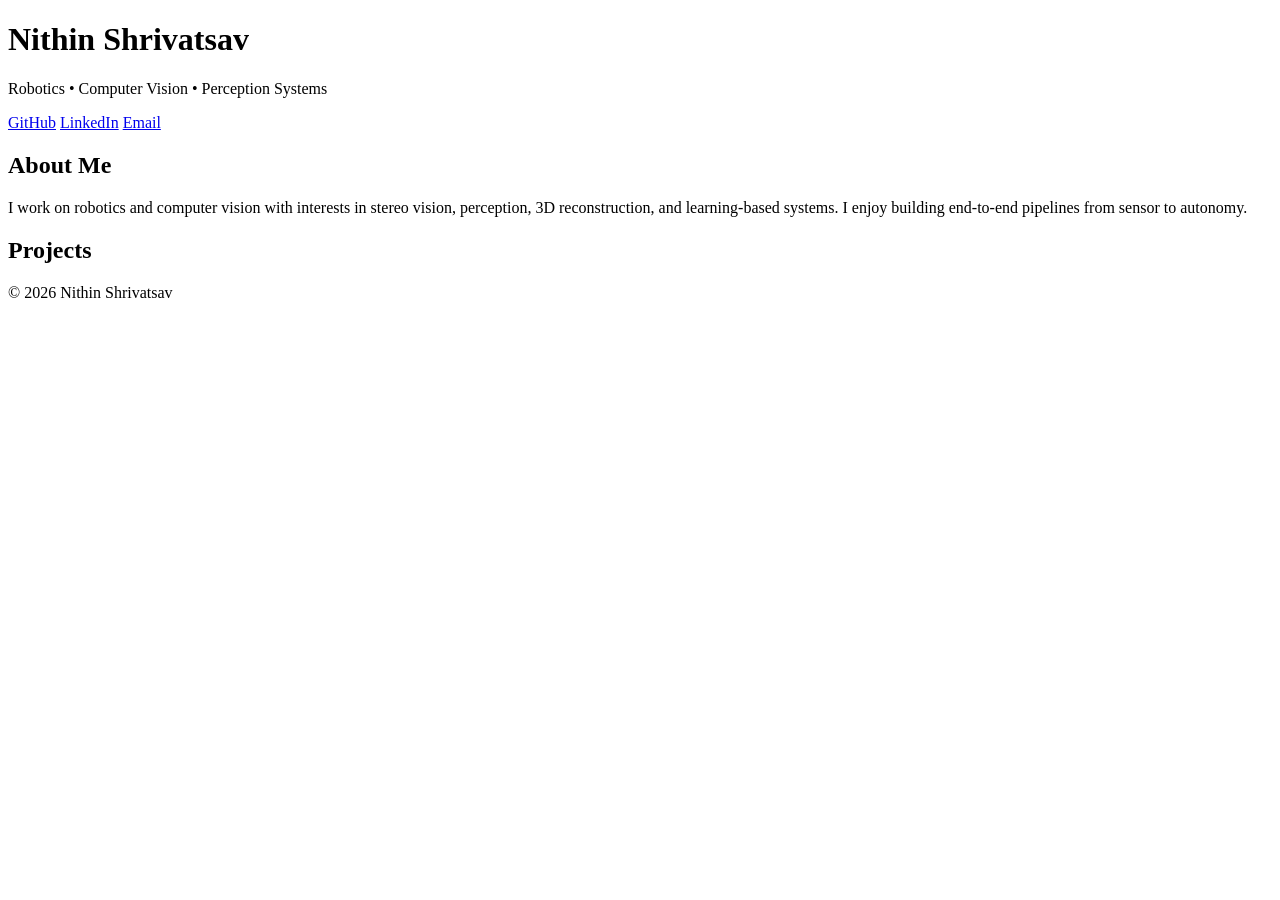
==== index.html @ f7514d19 "Create index.html" ====
<!DOCTYPE html>
<html lang="en">
<head>
  <meta charset="UTF-8" />
  <title>Nithin Shrivatsav | Robotics & Computer Vision</title>
  <link rel="stylesheet" href="style.css" />
</head>
<body>

<header>
  <h1>Nithin Shrivatsav</h1>
  <p>Robotics • Computer Vision • Perception Systems</p>
  <div class="links">
    <a href="https://github.com/YOUR_GITHUB_USERNAME" target="_blank">GitHub</a>
    <a href="https://linkedin.com/in/YOUR_LINKEDIN" target="_blank">LinkedIn</a>
    <a href="mailto:your@email.com">Email</a>
  </div>
</header>

<section>
  <h2>About Me</h2>
  <p>
    I work on robotics and computer vision with interests in stereo vision,
    perception, 3D reconstruction, and learning-based systems.
    I enjoy building end-to-end pipelines from sensor to autonomy.
  </p>
</section>

<section>
  <h2>Projects</h2>
  <div id="projects"></div>
</section>

<footer>
  <p>© 2026 Nithin Shrivatsav</p>
</footer>

<script src="script.js"></script>
</body>
</html>
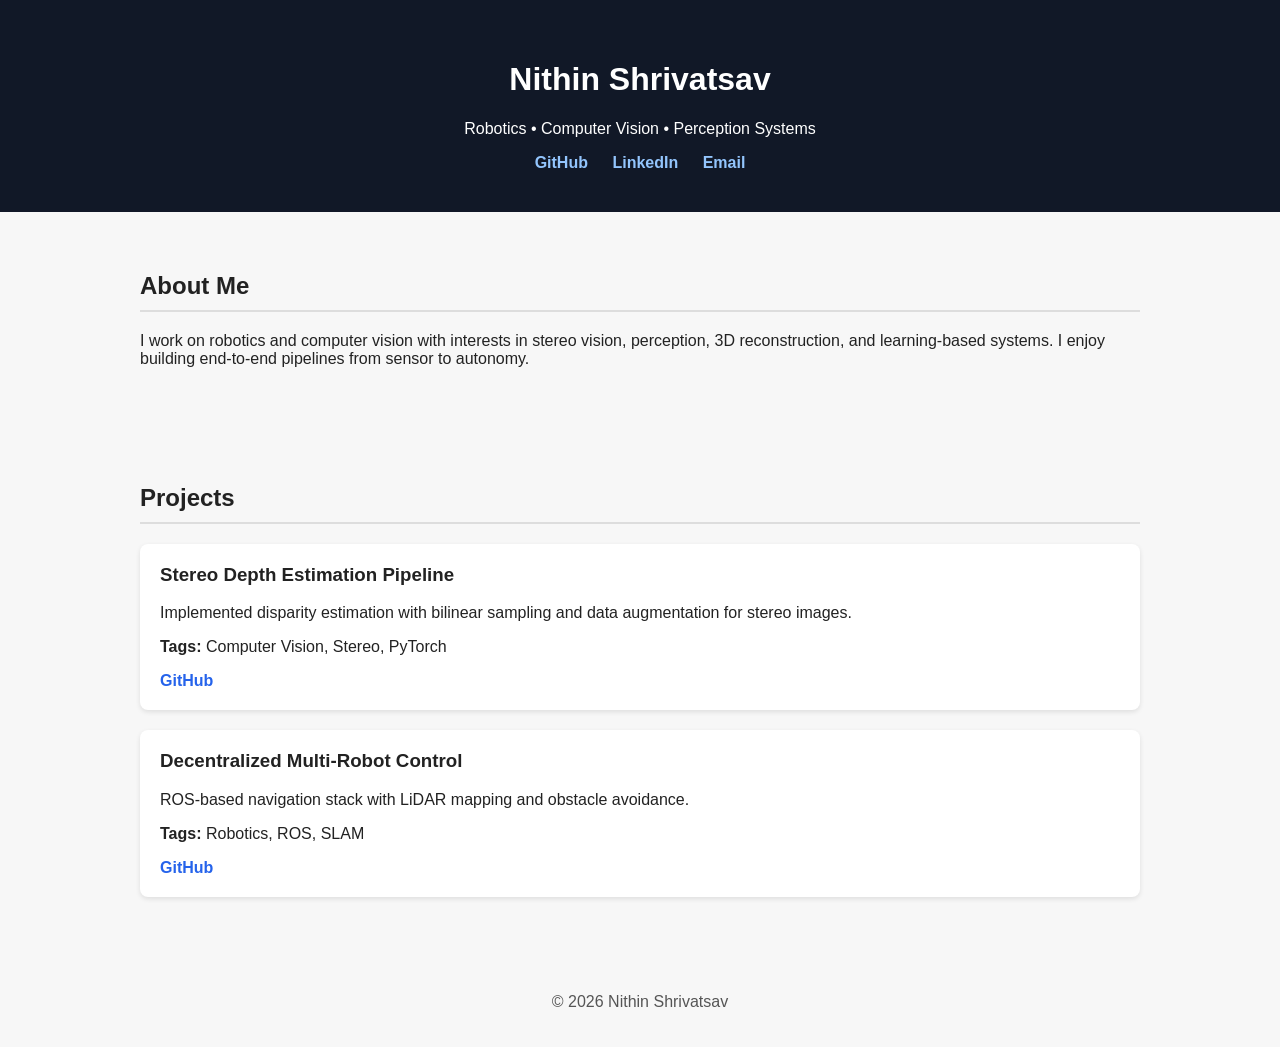
==== commit 48f2bef3: "Update index.html" ====
--- a/index.html
+++ b/index.html
@@ -2,7 +2,7 @@
 <html lang="en">
 <head>
   <meta charset="UTF-8" />
-  <title>Nithin Shrivatsav | Robotics & Computer Vision</title>
+  <title>Nithin Shrivatsav Srikanth | Robotics, Computer Vision & Deep Learning</title>
   <link rel="stylesheet" href="style.css" />
 </head>
 <body>
@@ -11,9 +11,9 @@
   <h1>Nithin Shrivatsav</h1>
   <p>Robotics • Computer Vision • Perception Systems</p>
   <div class="links">
-    <a href="https://github.com/YOUR_GITHUB_USERNAME" target="_blank">GitHub</a>
-    <a href="https://linkedin.com/in/YOUR_LINKEDIN" target="_blank">LinkedIn</a>
-    <a href="mailto:your@email.com">Email</a>
+    <a href="https://github.com/NithinShrivatsav" target="_blank">GitHub</a>
+    <a href="https://www.linkedin.com/in/nithin-shrivatsav-srikanth/" target="_blank">LinkedIn</a>
+    <a href="mailto:nithinshrivatsav@gmail.com">Email</a>
   </div>
 </header>
 
--- a/style.css
+++ b/style.css
@@ -0,0 +1,56 @@
+body {
+  font-family: Arial, sans-serif;
+  margin: 0;
+  background: #f7f7f7;
+  color: #222;
+}
+
+header {
+  background: #111827;
+  color: white;
+  padding: 40px;
+  text-align: center;
+}
+
+.links a {
+  margin: 0 10px;
+  color: #93c5fd;
+  text-decoration: none;
+  font-weight: bold;
+}
+
+section {
+  padding: 40px;
+  max-width: 1000px;
+  margin: auto;
+}
+
+h2 {
+  border-bottom: 2px solid #ddd;
+  padding-bottom: 10px;
+}
+
+.project {
+  background: white;
+  padding: 20px;
+  margin: 20px 0;
+  border-radius: 8px;
+  box-shadow: 0px 2px 5px rgba(0,0,0,0.1);
+}
+
+.project h3 {
+  margin-top: 0;
+}
+
+.project a {
+  margin-right: 15px;
+  text-decoration: none;
+  color: #2563eb;
+  font-weight: bold;
+}
+
+footer {
+  text-align: center;
+  padding: 20px;
+  color: #555;
+}
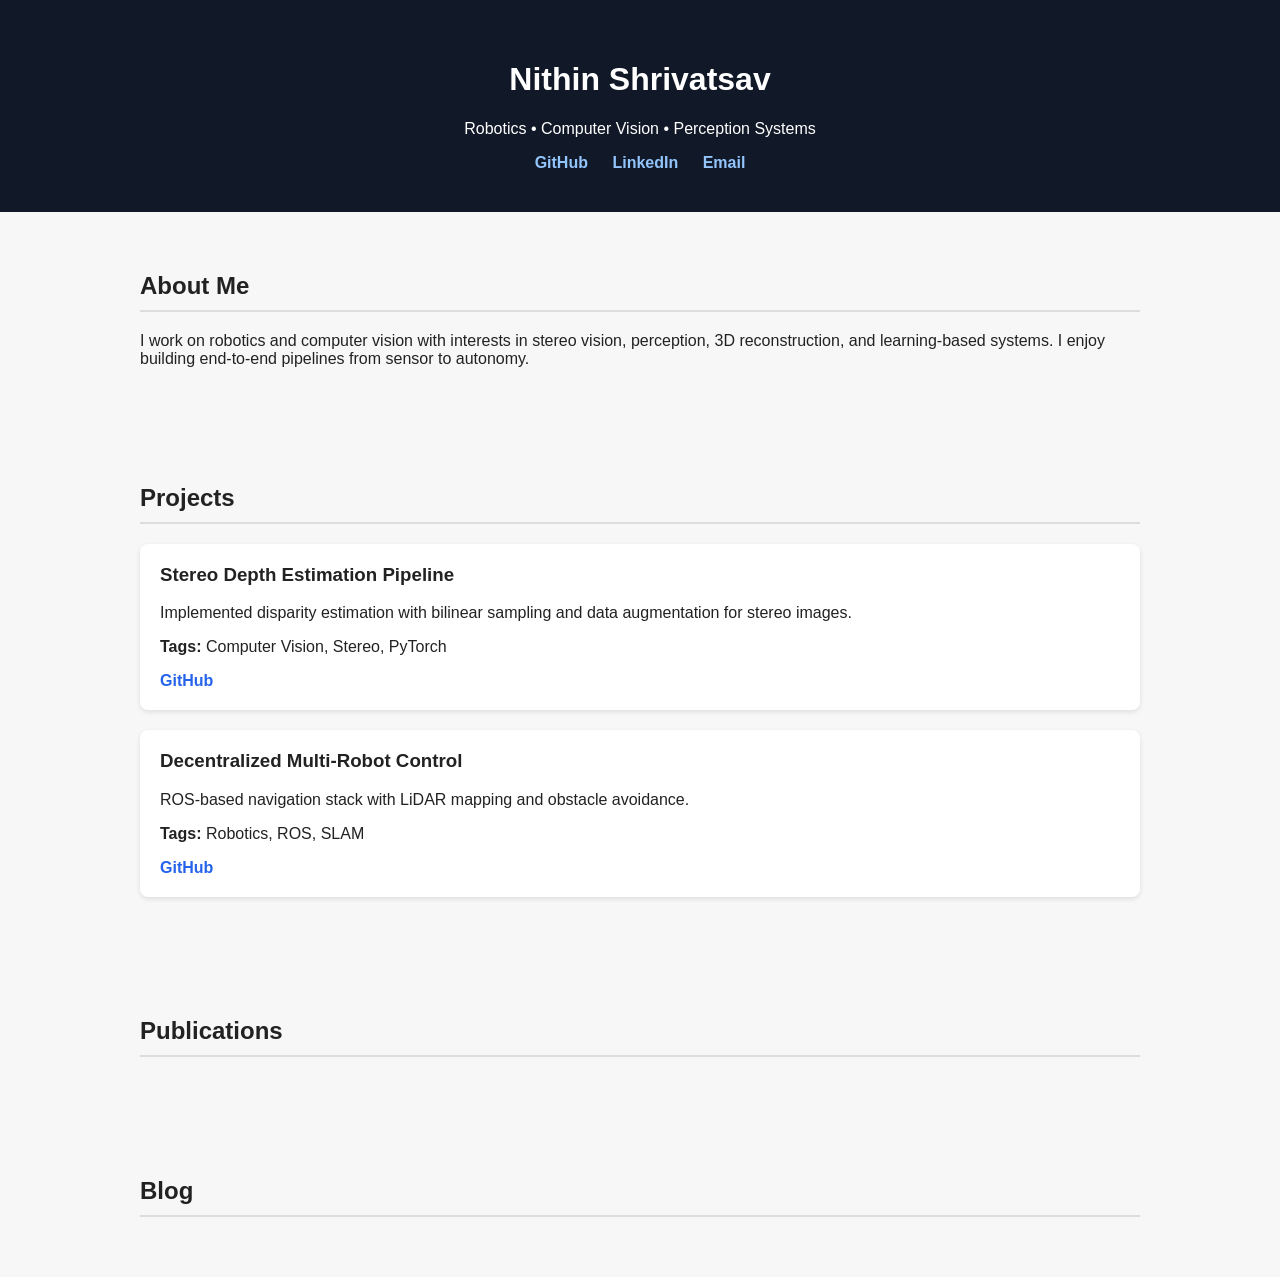
==== commit 6b1379f2: "Update index.html" ====
--- a/index.html
+++ b/index.html
@@ -1,12 +1,10 @@
 <!DOCTYPE html>
-<html lang="en">
+<html>
 <head>
-  <meta charset="UTF-8" />
-  <title>Nithin Shrivatsav Srikanth | Robotics, Computer Vision & Deep Learning</title>
+  <title>Nithin Shrivatsav | Robotics Portfolio</title>
   <link rel="stylesheet" href="style.css" />
 </head>
 <body>
-
 <header>
   <h1>Nithin Shrivatsav</h1>
   <p>Robotics • Computer Vision • Perception Systems</p>
@@ -31,9 +29,15 @@
   <div id="projects"></div>
 </section>
 
-<footer>
-  <p>© 2026 Nithin Shrivatsav</p>
-</footer>
+<section>
+  <h2>Publications</h2>
+  <div id="publications"></div>
+</section>
+
+<section>
+  <h2>Blog</h2>
+  <div id="blog"></div>
+</section>
 
 <script src="script.js"></script>
 </body>
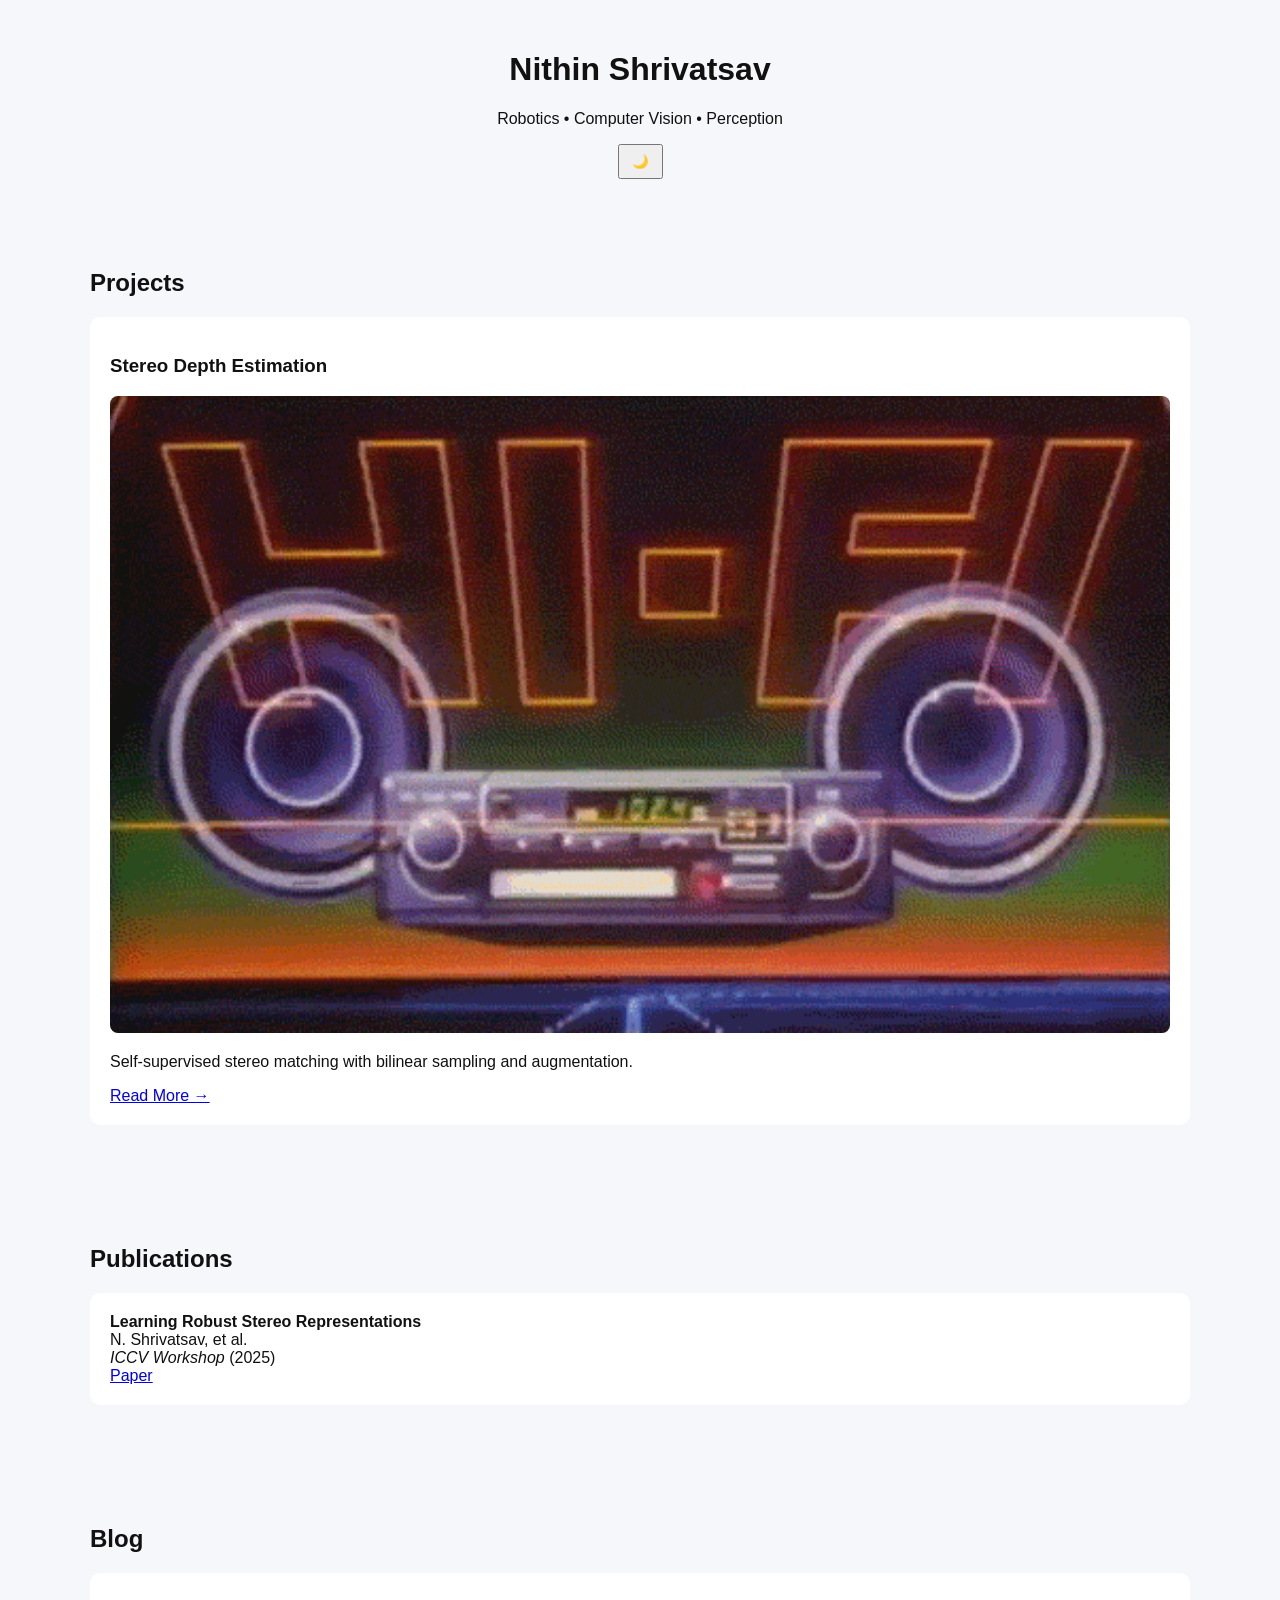
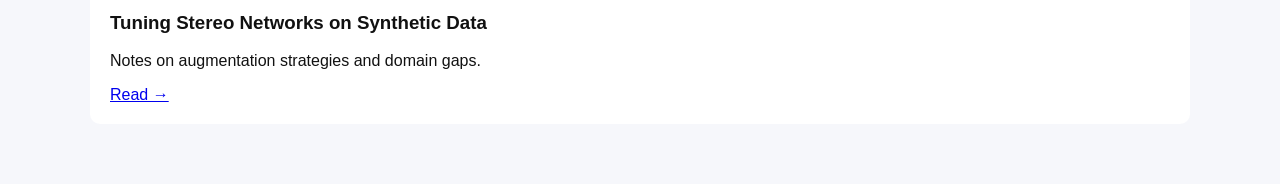
==== commit 6eeba267: "Update index.html" ====
--- a/index.html
+++ b/index.html
@@ -7,22 +7,9 @@
 <body>
 <header>
   <h1>Nithin Shrivatsav</h1>
-  <p>Robotics • Computer Vision • Perception Systems</p>
-  <div class="links">
-    <a href="https://github.com/NithinShrivatsav" target="_blank">GitHub</a>
-    <a href="https://www.linkedin.com/in/nithin-shrivatsav-srikanth/" target="_blank">LinkedIn</a>
-    <a href="mailto:nithinshrivatsav@gmail.com">Email</a>
-  </div>
+  <p>Robotics • Computer Vision • Perception</p>
+  <button id="themeToggle">🌙</button>
 </header>
-
-<section>
-  <h2>About Me</h2>
-  <p>
-    I work on robotics and computer vision with interests in stereo vision,
-    perception, 3D reconstruction, and learning-based systems.
-    I enjoy building end-to-end pipelines from sensor to autonomy.
-  </p>
-</section>
 
 <section>
   <h2>Projects</h2>
--- a/style.css
+++ b/style.css
@@ -1,56 +1,46 @@
+:root {
+  --bg: #f6f7fb;
+  --text: #111;
+  --card: #fff;
+}
+
+body.dark {
+  --bg: #0b1020;
+  --text: #e5e7eb;
+  --card: #111827;
+}
+
 body {
+  background: var(--bg);
+  color: var(--text);
   font-family: Arial, sans-serif;
   margin: 0;
-  background: #f7f7f7;
-  color: #222;
 }
 
 header {
-  background: #111827;
-  color: white;
-  padding: 40px;
+  padding: 30px;
   text-align: center;
 }
 
-.links a {
-  margin: 0 10px;
-  color: #93c5fd;
-  text-decoration: none;
-  font-weight: bold;
+button {
+  padding: 8px 12px;
+  cursor: pointer;
 }
 
 section {
   padding: 40px;
-  max-width: 1000px;
+  max-width: 1100px;
   margin: auto;
 }
 
-h2 {
-  border-bottom: 2px solid #ddd;
-  padding-bottom: 10px;
+.card {
+  background: var(--card);
+  padding: 20px;
+  border-radius: 10px;
+  margin-bottom: 20px;
 }
 
-.project {
-  background: white;
-  padding: 20px;
-  margin: 20px 0;
+.card img {
+  width: 100%;
   border-radius: 8px;
-  box-shadow: 0px 2px 5px rgba(0,0,0,0.1);
 }
-
-.project h3 {
-  margin-top: 0;
-}
-
-.project a {
-  margin-right: 15px;
-  text-decoration: none;
-  color: #2563eb;
-  font-weight: bold;
-}
-
-footer {
-  text-align: center;
-  padding: 20px;
-  color: #555;
-}
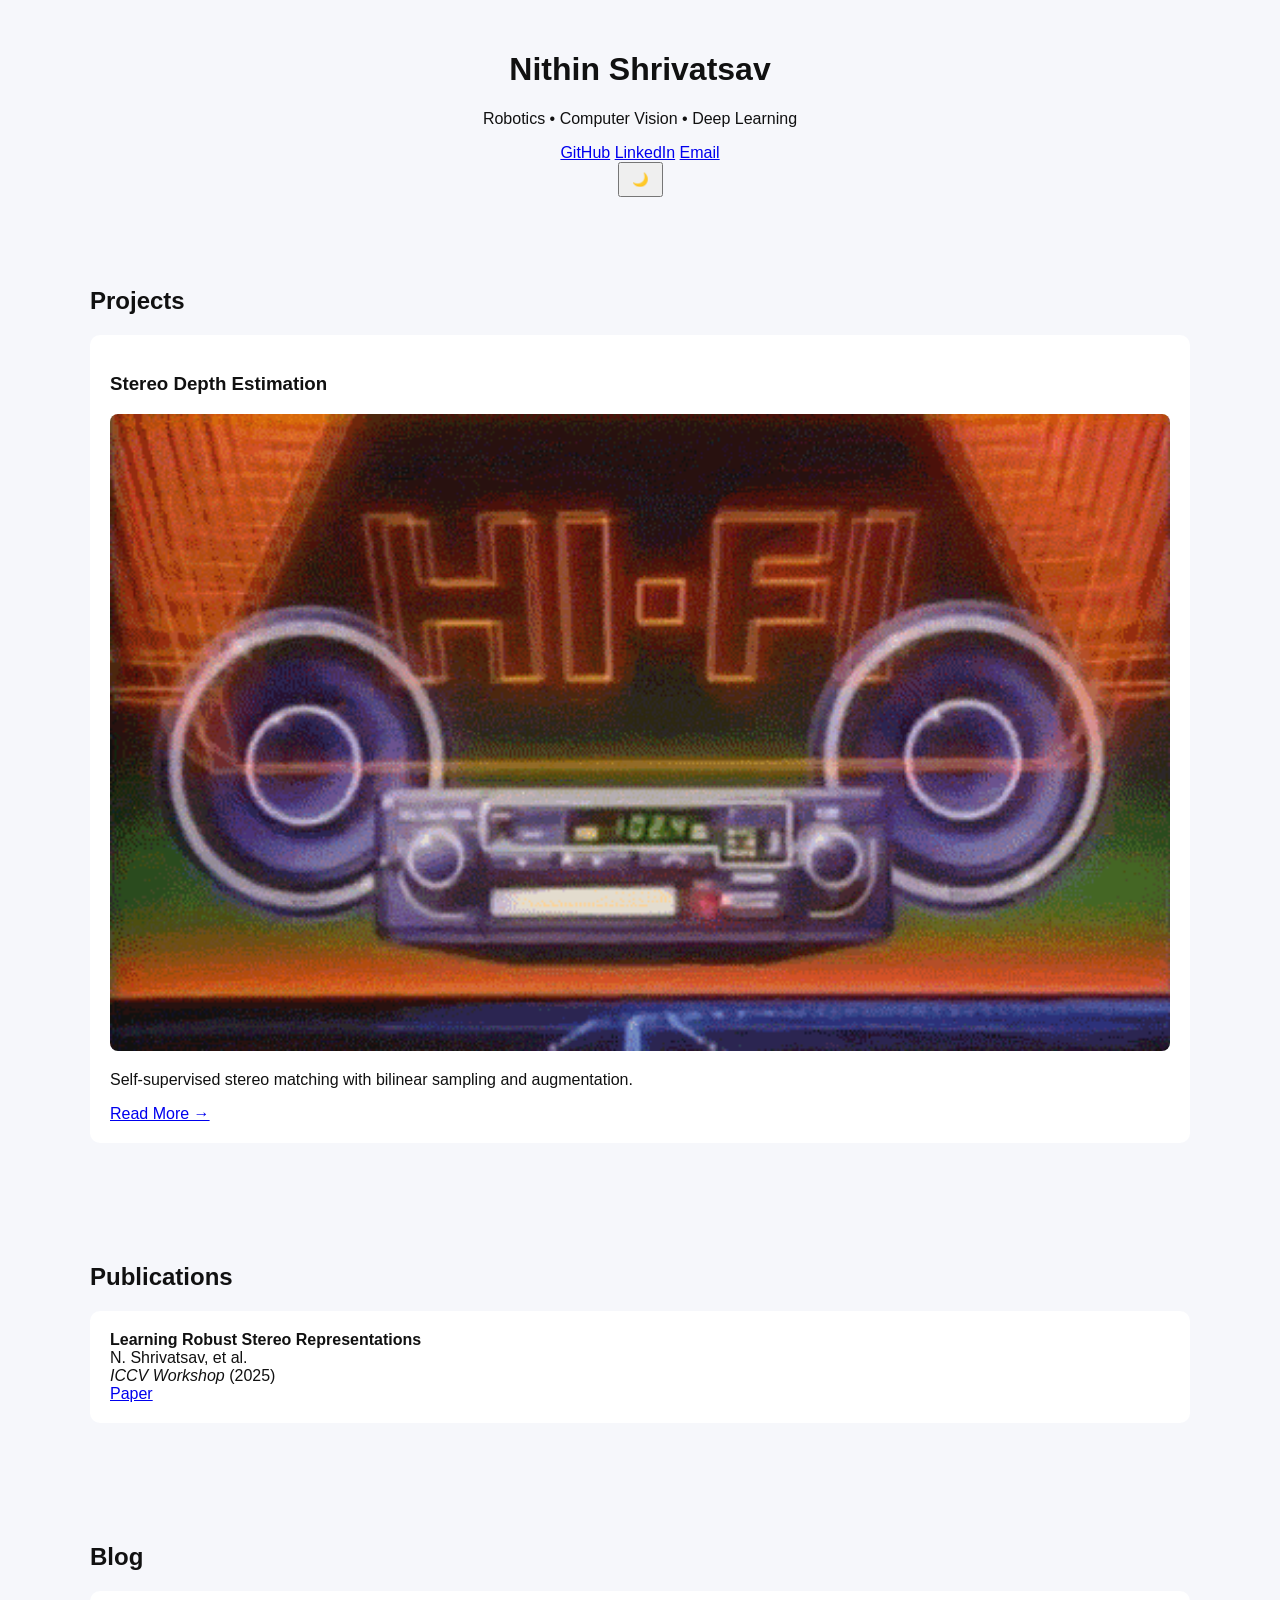
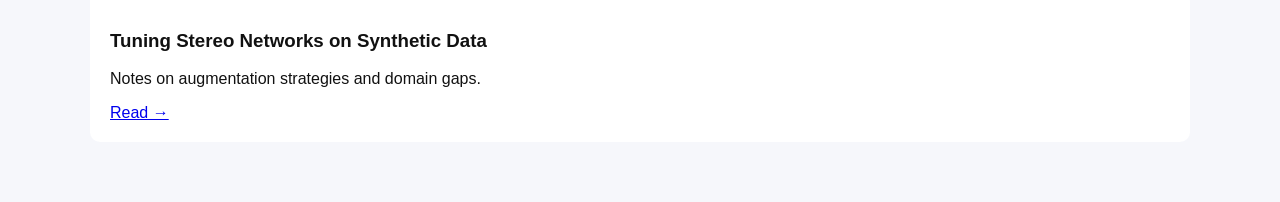
==== commit 9b861deb: "Update index.html" ====
--- a/index.html
+++ b/index.html
@@ -7,7 +7,12 @@
 <body>
 <header>
   <h1>Nithin Shrivatsav</h1>
-  <p>Robotics • Computer Vision • Perception</p>
+  <p>Robotics • Computer Vision • Deep Learning</p>
+  <div class="links">
+    <a href="https://github.com/NithinShrivatsav" target="_blank">GitHub</a>
+    <a href="https://www.linkedin.com/in/nithin-shrivatsav-srikanth/" target="_blank">LinkedIn</a>
+    <a href="mailto:nithinshrivatsav@gmail.com">Email</a>
+  </div>
   <button id="themeToggle">🌙</button>
 </header>
 
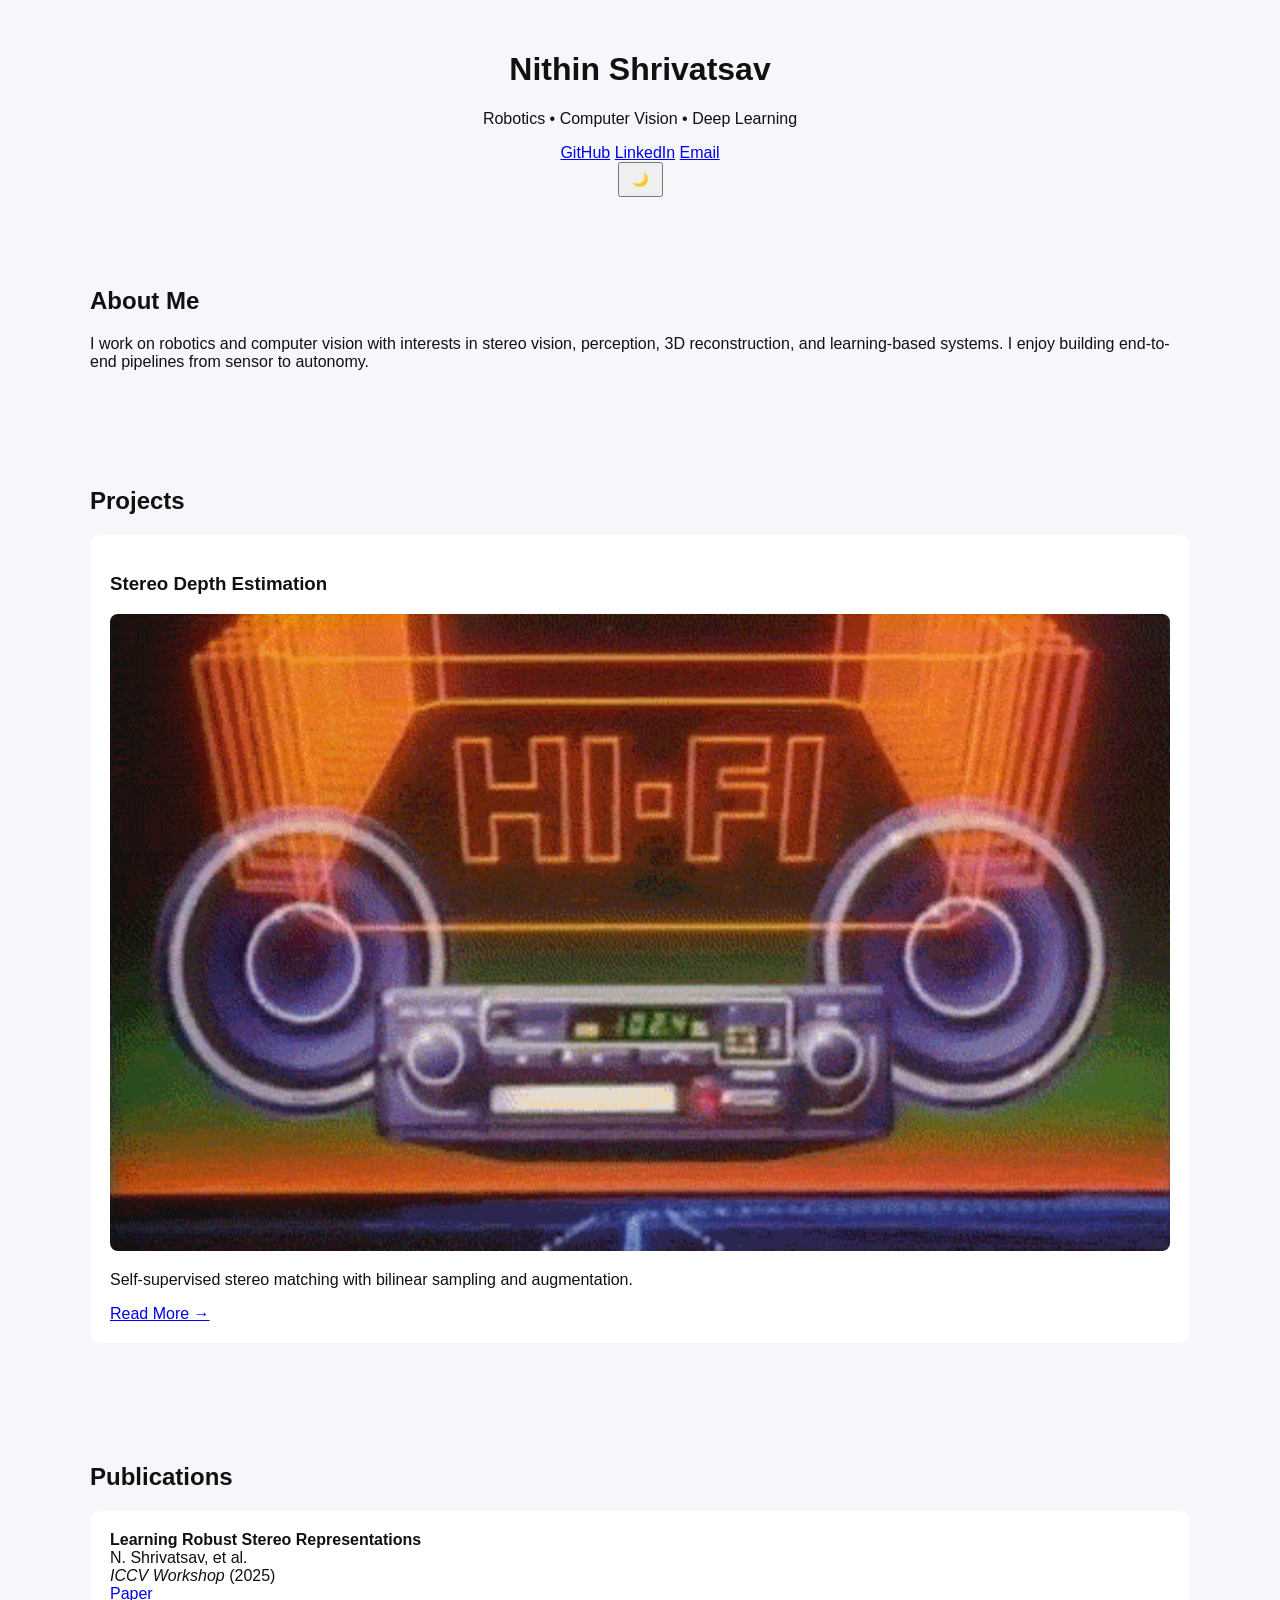
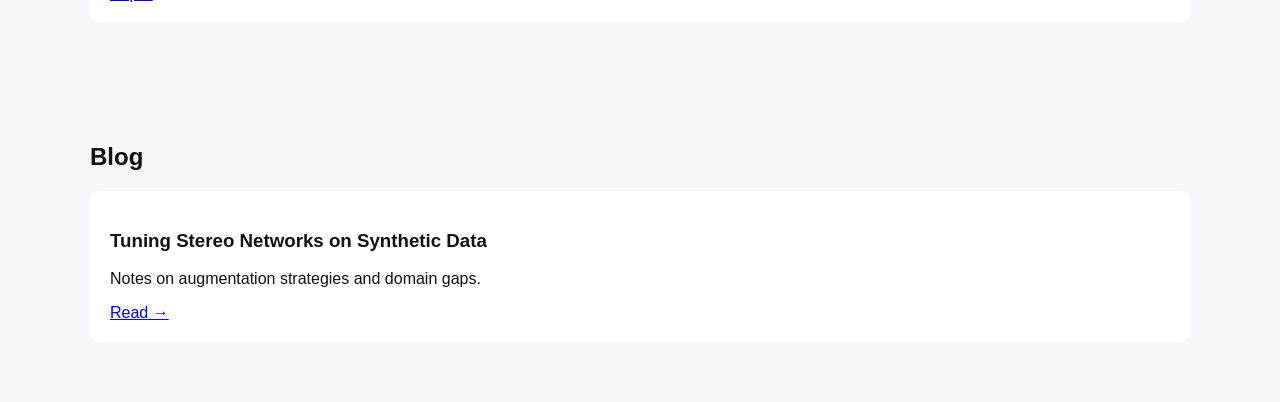
==== commit 7068d11f: "Update index.html" ====
--- a/index.html
+++ b/index.html
@@ -17,6 +17,15 @@
 </header>
 
 <section>
+  <h2>About Me</h2>
+  <p>
+    I work on robotics and computer vision with interests in stereo vision,
+    perception, 3D reconstruction, and learning-based systems.
+    I enjoy building end-to-end pipelines from sensor to autonomy.
+  </p>
+</section>
+
+<section>
   <h2>Projects</h2>
   <div id="projects"></div>
 </section>
